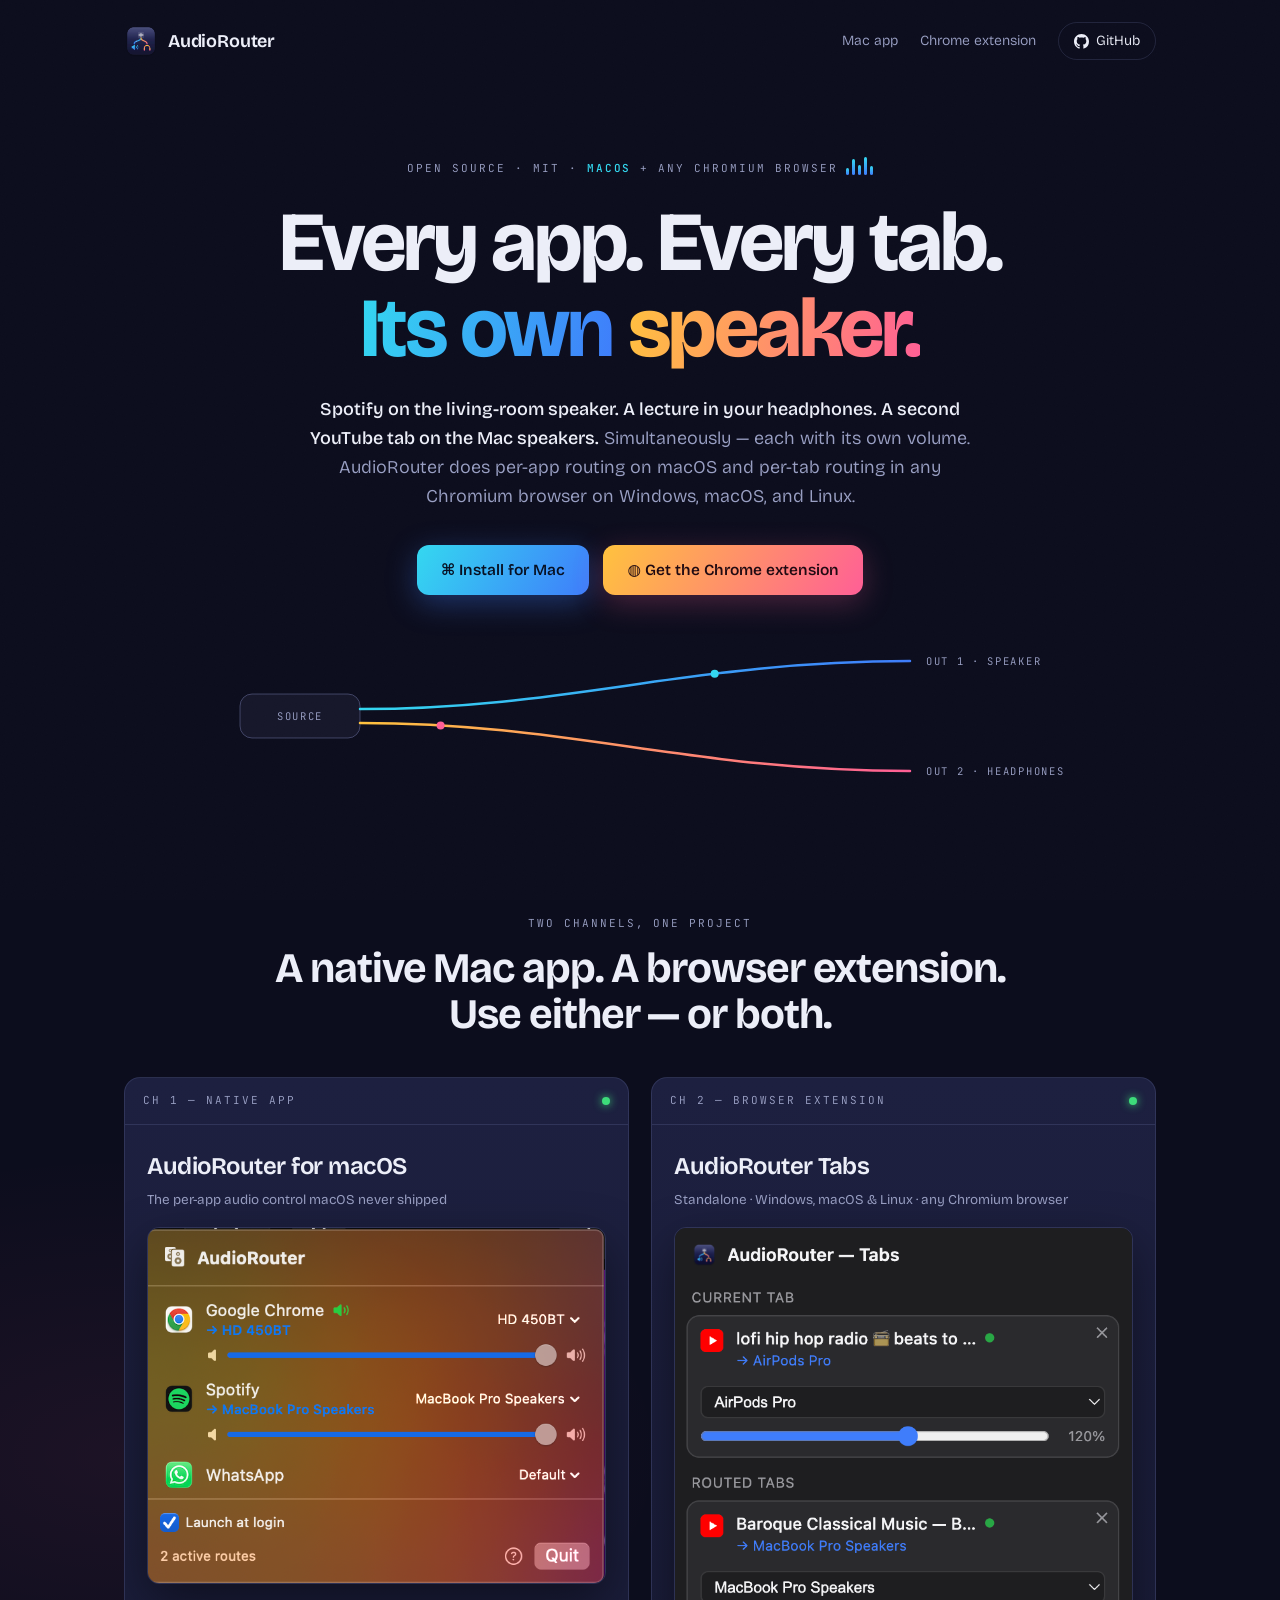
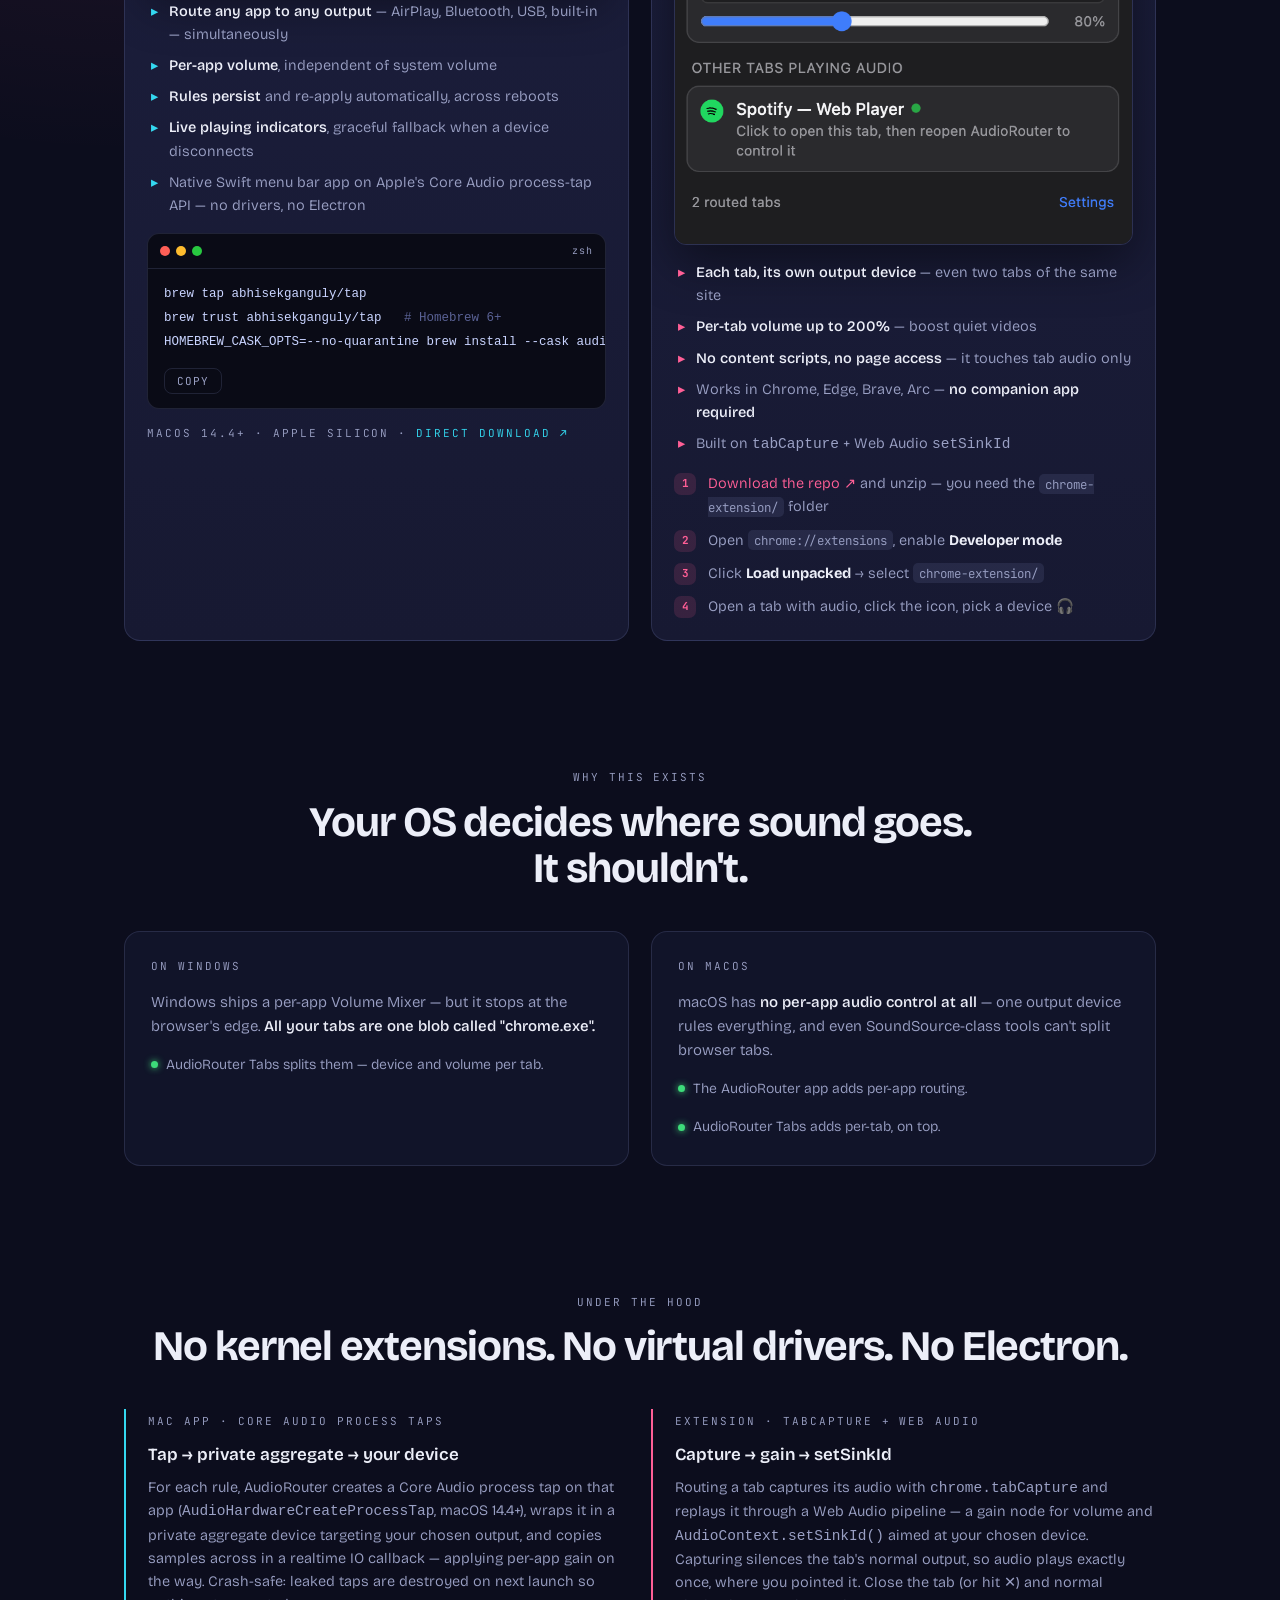
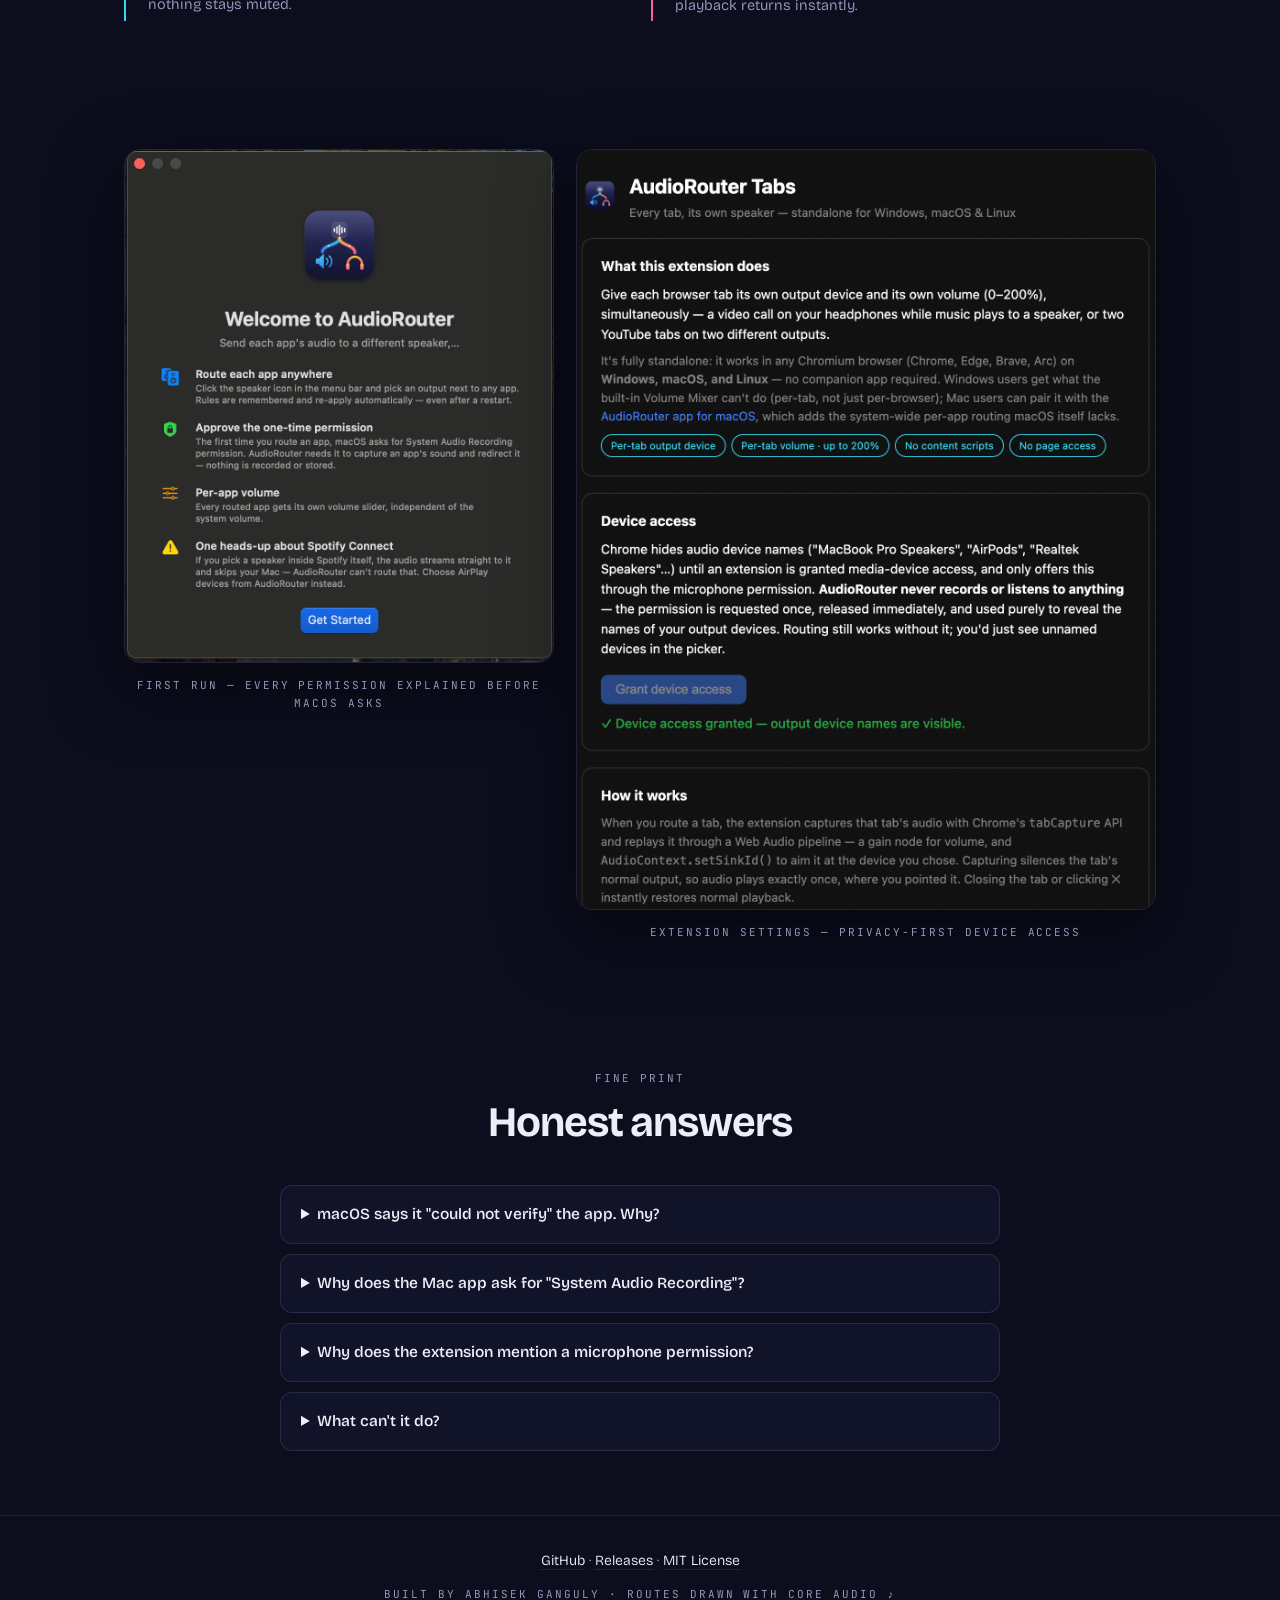
==== docs/index.html @ 508a6d17 "Project website (GitHub Pages), expanded extension settings, cross-platform branding, screenshots - " ====
<!DOCTYPE html>
<html lang="en">
<head>
<meta charset="utf-8">
<meta name="viewport" content="width=device-width, initial-scale=1">
<title>AudioRouter — every app, every tab, its own speaker</title>
<meta name="description" content="Open-source per-app audio routing for macOS and per-tab audio routing for any Chromium browser on Windows, macOS, and Linux. Spotify to the speaker, YouTube to your headphones — simultaneously.">
<meta property="og:title" content="AudioRouter">
<meta property="og:description" content="Every app. Every tab. Its own speaker. Open-source audio routing for macOS + any Chromium browser.">
<meta property="og:image" content="https://abhisekganguly.github.io/AudioRouter/assets/icon.png">
<link rel="icon" href="assets/icon.png">
<link rel="preconnect" href="https://fonts.googleapis.com">
<link rel="preconnect" href="https://fonts.gstatic.com" crossorigin>
<link href="https://fonts.googleapis.com/css2?family=Bricolage+Grotesque:opsz,wght@12..96,300..800&family=JetBrains+Mono:wght@400;500;700&display=swap" rel="stylesheet">
<style>
:root {
  --bg: #0c0d1d;
  --bg-2: #12142e;
  --panel: #171932;
  --panel-2: #1d2040;
  --line: rgba(151, 161, 220, 0.16);
  --text: #eceef8;
  --text-2: #9aa0c4;
  --teal: #34d8f0;
  --blue: #3f7dfb;
  --amber: #ffc23e;
  --coral: #ff5f96;
  --green: #3ddc7a;
  --red: #ff5757;
  --radius: 16px;
}

* { margin: 0; padding: 0; box-sizing: border-box; }

html { scroll-behavior: smooth; }

body {
  background:
    radial-gradient(1100px 600px at 75% -10%, rgba(63, 125, 251, 0.14), transparent 60%),
    radial-gradient(900px 500px at 10% 30%, rgba(255, 95, 150, 0.07), transparent 60%),
    var(--bg);
  color: var(--text);
  font-family: "Bricolage Grotesque", system-ui, sans-serif;
  font-weight: 340;
  line-height: 1.6;
  overflow-x: hidden;
}

/* faint grain */
body::before {
  content: "";
  position: fixed; inset: 0;
  pointer-events: none;
  opacity: 0.5;
  background-image: url("data:image/svg+xml,%3Csvg xmlns='http://www.w3.org/2000/svg' width='140' height='140'%3E%3Cfilter id='n'%3E%3CfeTurbulence type='fractalNoise' baseFrequency='0.9' numOctaves='2'/%3E%3CfeColorMatrix values='0 0 0 0 1 0 0 0 0 1 0 0 0 0 1 0 0 0 0.03 0'/%3E%3C/filter%3E%3Crect width='140' height='140' filter='url(%23n)'/%3E%3C/svg%3E");
  z-index: 1;
}

main, nav, footer { position: relative; z-index: 2; }

.mono {
  font-family: "JetBrains Mono", monospace;
  font-size: 11px;
  letter-spacing: 0.18em;
  text-transform: uppercase;
  color: var(--text-2);
}

.wrap { max-width: 1080px; margin: 0 auto; padding: 0 24px; }

/* ─── nav ─── */
nav {
  display: flex; align-items: center; justify-content: space-between;
  max-width: 1080px; margin: 0 auto; padding: 22px 24px;
}
.brand { display: flex; align-items: center; gap: 10px; text-decoration: none; color: var(--text); }
.brand img { width: 34px; height: 34px; }
.brand span { font-weight: 640; font-size: 18px; letter-spacing: -0.01em; }
nav .links { display: flex; gap: 22px; align-items: center; }
nav a.plain { color: var(--text-2); text-decoration: none; font-size: 14px; }
nav a.plain:hover { color: var(--text); }
.gh-btn {
  display: inline-flex; align-items: center; gap: 7px;
  border: 1px solid var(--line); border-radius: 99px;
  padding: 7px 15px; color: var(--text); text-decoration: none; font-size: 14px;
  transition: border-color 0.2s, background 0.2s;
}
.gh-btn:hover { border-color: var(--teal); background: rgba(52, 216, 240, 0.07); }

/* ─── hero ─── */
.hero { padding: 72px 0 40px; text-align: center; }

.hero .mono { display: inline-block; margin-bottom: 22px; }
.hero .mono b { color: var(--teal); font-weight: 500; }

h1 {
  font-size: clamp(42px, 7.2vw, 84px);
  font-weight: 720;
  line-height: 1.02;
  letter-spacing: -0.035em;
  margin: 0 auto 24px;
  max-width: 15ch;
}
h1 .t { background: linear-gradient(100deg, var(--teal), var(--blue)); -webkit-background-clip: text; background-clip: text; color: transparent; }
h1 .c { background: linear-gradient(100deg, var(--amber), var(--coral)); -webkit-background-clip: text; background-clip: text; color: transparent; }

.hero p.sub {
  color: var(--text-2);
  font-size: 18px;
  max-width: 56ch;
  margin: 0 auto 34px;
}
.hero p.sub strong { color: var(--text); font-weight: 520; }

.cta-row { display: flex; gap: 14px; justify-content: center; flex-wrap: wrap; }
.btn {
  display: inline-flex; align-items: center; gap: 9px;
  border-radius: 12px; padding: 13px 24px;
  font-size: 15.5px; font-weight: 560; text-decoration: none;
  font-family: inherit;
  transition: transform 0.15s, box-shadow 0.2s, background 0.2s;
}
.btn:active { transform: translateY(1px); }
.btn.primary {
  background: linear-gradient(120deg, var(--teal), var(--blue));
  color: #071022;
  box-shadow: 0 8px 30px rgba(63, 125, 251, 0.35);
}
.btn.primary:hover { box-shadow: 0 10px 38px rgba(63, 125, 251, 0.5); }
.btn.secondary {
  background: linear-gradient(120deg, var(--amber), var(--coral));
  color: #200a12;
  box-shadow: 0 8px 30px rgba(255, 95, 150, 0.25);
}
.btn.secondary:hover { box-shadow: 0 10px 38px rgba(255, 95, 150, 0.4); }

/* ─── animated route diagram ─── */
.routes { margin: 26px auto 0; max-width: 860px; display: block; }
.routes text {
  font-family: "JetBrains Mono", monospace;
  font-size: 10.5px; letter-spacing: 0.16em;
  fill: var(--text-2);
}
.eq { display: inline-flex; gap: 3px; align-items: flex-end; height: 18px; margin-left: 8px; vertical-align: -3px; }
.eq i {
  width: 3px; border-radius: 2px;
  background: linear-gradient(var(--teal), var(--blue));
  animation: eq 1.1s ease-in-out infinite;
}
.eq i:nth-child(1) { height: 40%; animation-delay: 0s; }
.eq i:nth-child(2) { height: 90%; animation-delay: 0.15s; }
.eq i:nth-child(3) { height: 60%; animation-delay: 0.3s; }
.eq i:nth-child(4) { height: 100%; animation-delay: 0.45s; }
.eq i:nth-child(5) { height: 50%; animation-delay: 0.6s; }
@keyframes eq { 0%, 100% { transform: scaleY(0.5); } 50% { transform: scaleY(1); } }

/* ─── sections ─── */
section { padding: 64px 0; }
.section-head { text-align: center; margin-bottom: 40px; }
.section-head .mono { margin-bottom: 12px; display: block; }
h2 { font-size: clamp(28px, 4vw, 42px); font-weight: 680; letter-spacing: -0.025em; line-height: 1.1; }
.section-head p { color: var(--text-2); max-width: 58ch; margin: 14px auto 0; }

/* channel strips */
.channels { display: grid; grid-template-columns: 1fr 1fr; gap: 22px; }
@media (max-width: 900px) { .channels { grid-template-columns: 1fr; } }

.channel {
  background: linear-gradient(180deg, var(--panel-2), var(--panel));
  border: 1px solid var(--line);
  border-radius: var(--radius);
  overflow: hidden;
  display: flex; flex-direction: column;
}
.channel-head {
  display: flex; align-items: center; justify-content: space-between;
  padding: 14px 18px; border-bottom: 1px solid var(--line);
}
.channel-head .led { width: 8px; height: 8px; border-radius: 50%; background: var(--green); box-shadow: 0 0 8px var(--green); animation: pulse 2s infinite; }
@keyframes pulse { 50% { opacity: 0.5; } }
.channel-body { padding: 22px; display: flex; flex-direction: column; gap: 16px; flex: 1; }
.channel h3 { font-size: 24px; font-weight: 640; letter-spacing: -0.02em; }
.channel h3 small { display: block; font-size: 13.5px; color: var(--text-2); font-weight: 380; margin-top: 4px; letter-spacing: 0; }
.shot {
  border-radius: 12px; border: 1px solid var(--line);
  width: 100%; display: block;
  box-shadow: 0 18px 50px rgba(0, 0, 0, 0.45);
}
.feat { list-style: none; display: grid; gap: 8px; font-size: 14.5px; color: var(--text-2); }
.feat li { padding-left: 22px; position: relative; }
.feat li::before { content: "▸"; position: absolute; left: 4px; }
.feat.t li::before { color: var(--teal); }
.feat.c li::before { color: var(--coral); }
.feat b { color: var(--text); font-weight: 540; }

/* terminal */
.term {
  background: #0a0b16;
  border: 1px solid var(--line);
  border-radius: 12px;
  overflow: hidden;
  font-family: "JetBrains Mono", monospace;
  font-size: 12.5px;
}
.term-bar { display: flex; gap: 6px; align-items: center; padding: 9px 12px; border-bottom: 1px solid var(--line); }
.term-bar i { width: 10px; height: 10px; border-radius: 50%; }
.term-bar i:nth-child(1) { background: #ff5f57; }
.term-bar i:nth-child(2) { background: #febc2e; }
.term-bar i:nth-child(3) { background: #28c840; }
.term-bar span { margin-left: auto; font-size: 10px; color: var(--text-2); letter-spacing: 0.1em; }
.term pre { padding: 14px 16px; overflow-x: auto; line-height: 1.9; color: #c9d4ff; }
.term .dim { color: #5a6295; }
.copy-btn {
  margin: 0 16px 14px; align-self: flex-start;
  background: none; border: 1px solid var(--line); color: var(--text-2);
  border-radius: 8px; padding: 5px 12px; font-family: "JetBrains Mono", monospace;
  font-size: 11px; cursor: pointer; letter-spacing: 0.08em;
}
.copy-btn:hover { color: var(--teal); border-color: var(--teal); }

.steps { counter-reset: s; list-style: none; display: grid; gap: 10px; font-size: 14.5px; color: var(--text-2); }
.steps li { counter-increment: s; padding-left: 34px; position: relative; }
.steps li::before {
  content: counter(s);
  position: absolute; left: 0; top: 1px;
  width: 22px; height: 22px; border-radius: 7px;
  display: grid; place-items: center;
  background: rgba(255, 95, 150, 0.14); color: var(--coral);
  font-family: "JetBrains Mono", monospace; font-size: 11px; font-weight: 700;
}
.steps code, .why code, .faq code {
  font-family: "JetBrains Mono", monospace; font-size: 0.86em;
  background: rgba(151, 161, 220, 0.12); border-radius: 5px; padding: 1.5px 6px;
}

/* why */
.why-grid { display: grid; grid-template-columns: 1fr 1fr; gap: 22px; }
@media (max-width: 800px) { .why-grid { grid-template-columns: 1fr; } }
.why-card {
  border: 1px solid var(--line); border-radius: var(--radius);
  padding: 26px; background: rgba(23, 25, 50, 0.6);
}
.why-card .mono { display: block; margin-bottom: 14px; }
.why-card p { color: var(--text-2); font-size: 15px; }
.why-card p b { color: var(--text); font-weight: 540; }
.why-card .verdict { margin-top: 16px; font-size: 14px; display: flex; align-items: center; gap: 8px; }
.dot { width: 7px; height: 7px; border-radius: 50%; display: inline-block; }
.dot.g { background: var(--green); box-shadow: 0 0 7px var(--green); }
.dot.r { background: var(--red); box-shadow: 0 0 7px var(--red); }

/* how */
.how-grid { display: grid; grid-template-columns: 1fr 1fr; gap: 22px; }
@media (max-width: 800px) { .how-grid { grid-template-columns: 1fr; } }
.how-card { border-left: 2px solid var(--teal); padding: 4px 0 4px 22px; }
.how-card.c { border-color: var(--coral); }
.how-card h4 { font-size: 17px; font-weight: 600; margin-bottom: 8px; }
.how-card p { color: var(--text-2); font-size: 14.5px; }
.how-card .mono { display: block; margin-bottom: 10px; }

/* gallery */
.gallery-grid { display: grid; grid-template-columns: 1fr 1.35fr; gap: 22px; align-items: start; }
@media (max-width: 800px) { .gallery-grid { grid-template-columns: 1fr; } }
.gallery img { width: 100%; border-radius: var(--radius); border: 1px solid var(--line); box-shadow: 0 24px 70px rgba(0, 0, 0, 0.5); display: block; }
.gallery figcaption { text-align: center; margin-top: 14px; }

/* faq */
.faq { max-width: 720px; margin: 0 auto; display: grid; gap: 10px; }
.faq details {
  border: 1px solid var(--line); border-radius: 12px;
  background: rgba(23, 25, 50, 0.6); padding: 16px 20px;
}
.faq summary { cursor: pointer; font-weight: 540; font-size: 15.5px; }
.faq details p { color: var(--text-2); font-size: 14.5px; margin-top: 10px; }

footer {
  border-top: 1px solid var(--line);
  padding: 34px 24px 44px; text-align: center; color: var(--text-2); font-size: 14px;
}
footer a { color: var(--text); text-decoration: none; border-bottom: 1px solid var(--line); }
footer a:hover { border-color: var(--teal); }
footer .mono { display: block; margin-top: 14px; }

/* reveals */
.rv { opacity: 0; transform: translateY(22px); transition: opacity 0.7s ease, transform 0.7s ease; }
.rv.vis { opacity: 1; transform: none; }
.hero > * { animation: rise 0.8s cubic-bezier(0.2, 0.7, 0.2, 1) both; }
.hero > *:nth-child(2) { animation-delay: 0.08s; }
.hero > *:nth-child(3) { animation-delay: 0.16s; }
.hero > *:nth-child(4) { animation-delay: 0.24s; }
.hero > *:nth-child(5) { animation-delay: 0.32s; }
@keyframes rise { from { opacity: 0; transform: translateY(26px); } }

@media (prefers-reduced-motion: reduce) {
  *, *::before, *::after { animation: none !important; transition: none !important; }
}
</style>
</head>
<body>

<nav>
  <a class="brand" href="#"><img src="assets/icon.png" alt="AudioRouter icon"><span>AudioRouter</span></a>
  <div class="links">
    <a class="plain" href="#mac">Mac app</a>
    <a class="plain" href="#tabs">Chrome extension</a>
    <a class="gh-btn" href="https://github.com/AbhisekGanguly/AudioRouter">
      <svg width="15" height="15" viewBox="0 0 16 16" fill="currentColor"><path d="M8 0C3.58 0 0 3.58 0 8c0 3.54 2.29 6.53 5.47 7.59.4.07.55-.17.55-.38 0-.19-.01-.82-.01-1.49-2.01.37-2.53-.49-2.69-.94-.09-.23-.48-.94-.82-1.13-.28-.15-.68-.52-.01-.53.63-.01 1.08.58 1.23.82.72 1.21 1.87.87 2.33.66.07-.52.28-.87.51-1.07-1.78-.2-3.64-.89-3.64-3.95 0-.87.31-1.59.82-2.15-.08-.2-.36-1.02.08-2.12 0 0 .67-.21 2.2.82.64-.18 1.32-.27 2-.27s1.36.09 2 .27c1.53-1.04 2.2-.82 2.2-.82.44 1.1.16 1.92.08 2.12.51.56.82 1.27.82 2.15 0 3.07-1.87 3.75-3.65 3.95.29.25.54.73.54 1.48 0 1.07-.01 1.93-.01 2.2 0 .21.15.46.55.38A8.01 8.01 0 0 0 16 8c0-4.42-3.58-8-8-8z"/></svg>
      GitHub
    </a>
  </div>
</nav>

<main>
  <div class="wrap hero">
    <span class="mono">OPEN SOURCE · MIT · <b>macOS</b> + ANY CHROMIUM BROWSER<span class="eq"><i></i><i></i><i></i><i></i><i></i></span></span>
    <h1>Every app. Every tab. <span class="t">Its own</span> <span class="c">speaker.</span></h1>
    <p class="sub">
      <strong>Spotify on the living-room speaker. A lecture in your headphones. A second
      YouTube tab on the Mac speakers.</strong> Simultaneously — each with its own volume.
      AudioRouter does per-app routing on macOS and per-tab routing in any Chromium
      browser on Windows, macOS, and Linux.
    </p>
    <div class="cta-row">
      <a class="btn primary" href="#mac">⌘ Install for Mac</a>
      <a class="btn secondary" href="#tabs">◍ Get the Chrome extension</a>
    </div>

    <svg class="routes" viewBox="0 0 860 190" fill="none" aria-hidden="true">
      <defs>
        <linearGradient id="gt" x1="0" y1="0" x2="1" y2="0">
          <stop offset="0" stop-color="#34d8f0"/><stop offset="1" stop-color="#3f7dfb"/>
        </linearGradient>
        <linearGradient id="gc" x1="0" y1="0" x2="1" y2="0">
          <stop offset="0" stop-color="#ffc23e"/><stop offset="1" stop-color="#ff5f96"/>
        </linearGradient>
      </defs>
      <rect x="30" y="73" width="120" height="44" rx="12" stroke="rgba(151,161,220,0.35)" fill="rgba(151,161,220,0.07)"/>
      <text x="90" y="99" text-anchor="middle">SOURCE</text>
      <path id="p1" d="M150 88 C 360 88, 480 40, 700 40" stroke="url(#gt)" stroke-width="2.5" stroke-linecap="round"/>
      <path id="p2" d="M150 102 C 360 102, 480 150, 700 150" stroke="url(#gc)" stroke-width="2.5" stroke-linecap="round"/>
      <circle r="4" fill="#34d8f0">
        <animateMotion dur="3.2s" repeatCount="indefinite"><mpath href="#p1"/></animateMotion>
      </circle>
      <circle r="4" fill="#ff5f96">
        <animateMotion dur="3.2s" begin="1.6s" repeatCount="indefinite"><mpath href="#p2"/></animateMotion>
      </circle>
      <text x="716" y="44" >OUT 1 · SPEAKER</text>
      <text x="716" y="154">OUT 2 · HEADPHONES</text>
    </svg>
  </div>

  <section id="products">
    <div class="wrap">
      <div class="section-head rv">
        <span class="mono">TWO CHANNELS, ONE PROJECT</span>
        <h2>A native Mac app. A browser extension.<br>Use either — or both.</h2>
      </div>

      <div class="channels">
        <div class="channel rv" id="mac">
          <div class="channel-head">
            <span class="mono">CH 1 — NATIVE APP</span><span class="led"></span>
          </div>
          <div class="channel-body">
            <h3>AudioRouter for macOS
              <small>The per-app audio control macOS never shipped</small>
            </h3>
            <img class="shot" src="assets/mac-app.png" alt="AudioRouter menu bar popover routing Spotify and Chrome to different devices" loading="lazy">
            <ul class="feat t">
              <li><b>Route any app to any output</b> — AirPlay, Bluetooth, USB, built-in — simultaneously</li>
              <li><b>Per-app volume</b>, independent of system volume</li>
              <li><b>Rules persist</b> and re-apply automatically, across reboots</li>
              <li><b>Live playing indicators</b>, graceful fallback when a device disconnects</li>
              <li>Native Swift menu bar app on Apple's Core Audio process-tap API — no drivers, no Electron</li>
            </ul>
            <div class="term">
              <div class="term-bar"><i></i><i></i><i></i><span>zsh</span></div>
              <pre id="brew-cmd">brew tap abhisekganguly/tap
brew trust abhisekganguly/tap   <span class="dim"># Homebrew 6+</span>
HOMEBREW_CASK_OPTS=--no-quarantine brew install --cask audiorouter</pre>
              <button class="copy-btn" data-copy="brew tap abhisekganguly/tap
brew trust abhisekganguly/tap
HOMEBREW_CASK_OPTS=--no-quarantine brew install --cask audiorouter">COPY</button>
            </div>
            <span class="mono">macOS 14.4+ · APPLE SILICON · <a style="color:var(--teal); text-decoration:none" href="https://github.com/AbhisekGanguly/AudioRouter/releases">DIRECT DOWNLOAD ↗</a></span>
          </div>
        </div>

        <div class="channel rv" id="tabs">
          <div class="channel-head">
            <span class="mono">CH 2 — BROWSER EXTENSION</span><span class="led"></span>
          </div>
          <div class="channel-body">
            <h3>AudioRouter Tabs
              <small>Standalone · Windows, macOS &amp; Linux · any Chromium browser</small>
            </h3>
            <img class="shot" src="assets/tabs-popup.png" alt="AudioRouter Tabs popup routing two YouTube tabs to different devices" loading="lazy">
            <ul class="feat c">
              <li><b>Each tab, its own output device</b> — even two tabs of the same site</li>
              <li><b>Per-tab volume up to 200%</b> — boost quiet videos</li>
              <li><b>No content scripts, no page access</b> — it touches tab audio only</li>
              <li>Works in Chrome, Edge, Brave, Arc — <b>no companion app required</b></li>
              <li>Built on <code>tabCapture</code> + Web Audio <code>setSinkId</code></li>
            </ul>
            <ol class="steps">
              <li><a style="color:var(--coral); text-decoration:none" href="https://github.com/AbhisekGanguly/AudioRouter/archive/refs/heads/main.zip">Download the repo ↗</a> and unzip — you need the <code>chrome-extension/</code> folder</li>
              <li>Open <code>chrome://extensions</code>, enable <b style="color:var(--text)">Developer mode</b></li>
              <li>Click <b style="color:var(--text)">Load unpacked</b> → select <code>chrome-extension/</code></li>
              <li>Open a tab with audio, click the icon, pick a device 🎧</li>
            </ol>
          </div>
        </div>
      </div>
    </div>
  </section>

  <section id="why">
    <div class="wrap">
      <div class="section-head rv">
        <span class="mono">WHY THIS EXISTS</span>
        <h2>Your OS decides where sound goes.<br>It shouldn't.</h2>
      </div>
      <div class="why-grid">
        <div class="why-card rv">
          <span class="mono">ON WINDOWS</span>
          <p>Windows ships a per-app Volume Mixer — but it stops at the browser's edge.
          <b>All your tabs are one blob called "chrome.exe".</b></p>
          <p class="verdict"><span class="dot g"></span>AudioRouter Tabs splits them — device and volume per tab.</p>
        </div>
        <div class="why-card rv">
          <span class="mono">ON MACOS</span>
          <p>macOS has <b>no per-app audio control at all</b> — one output device rules
          everything, and even SoundSource-class tools can't split browser tabs.</p>
          <p class="verdict"><span class="dot g"></span>The AudioRouter app adds per-app routing.</p>
          <p class="verdict"><span class="dot g"></span>AudioRouter Tabs adds per-tab, on top.</p>
        </div>
      </div>
    </div>
  </section>

  <section id="how">
    <div class="wrap">
      <div class="section-head rv">
        <span class="mono">UNDER THE HOOD</span>
        <h2>No kernel extensions. No virtual drivers. No Electron.</h2>
      </div>
      <div class="how-grid">
        <div class="how-card rv">
          <span class="mono">MAC APP · CORE AUDIO PROCESS TAPS</span>
          <h4>Tap → private aggregate → your device</h4>
          <p>For each rule, AudioRouter creates a Core Audio process tap on that app
          (<code>AudioHardwareCreateProcessTap</code>, macOS 14.4+), wraps it in a private
          aggregate device targeting your chosen output, and copies samples across in a
          realtime IO callback — applying per-app gain on the way. Crash-safe: leaked
          taps are destroyed on next launch so nothing stays muted.</p>
        </div>
        <div class="how-card c rv">
          <span class="mono">EXTENSION · TABCAPTURE + WEB AUDIO</span>
          <h4>Capture → gain → setSinkId</h4>
          <p>Routing a tab captures its audio with <code>chrome.tabCapture</code> and
          replays it through a Web Audio pipeline — a gain node for volume and
          <code>AudioContext.setSinkId()</code> aimed at your chosen device. Capturing
          silences the tab's normal output, so audio plays exactly once, where you
          pointed it. Close the tab (or hit ✕) and normal playback returns instantly.</p>
        </div>
      </div>
    </div>
  </section>

  <section id="settings-shot">
    <div class="wrap">
      <div class="gallery-grid">
        <figure class="gallery rv">
          <img src="assets/onboarding.png" alt="AudioRouter first-run welcome window" loading="lazy">
          <figcaption class="mono">FIRST RUN — EVERY PERMISSION EXPLAINED BEFORE MACOS ASKS</figcaption>
        </figure>
        <figure class="gallery rv">
          <img src="assets/tabs-options.png" alt="AudioRouter Tabs settings page" loading="lazy">
          <figcaption class="mono">EXTENSION SETTINGS — PRIVACY-FIRST DEVICE ACCESS</figcaption>
        </figure>
      </div>
    </div>
  </section>

  <section id="faq-s">
    <div class="wrap">
      <div class="section-head rv">
        <span class="mono">FINE PRINT</span>
        <h2>Honest answers</h2>
      </div>
      <div class="faq rv">
        <details>
          <summary>macOS says it "could not verify" the app. Why?</summary>
          <p>The Mac app is ad-hoc signed (no Apple Developer subscription — this is a free,
          open-source project). Install via Homebrew with <code>--no-quarantine</code> and the warning
          never appears; or after a manual download, approve it once under
          System&nbsp;Settings&nbsp;→&nbsp;Privacy&nbsp;&amp;&nbsp;Security&nbsp;→&nbsp;"Open&nbsp;Anyway".</p>
        </details>
        <details>
          <summary>Why does the Mac app ask for "System Audio Recording"?</summary>
          <p>That's the permission gating Apple's process-tap API — the only sanctioned way to
          capture an app's audio in order to redirect it. Nothing is recorded or stored; the
          audio goes straight to the device you chose, and the code is public.</p>
        </details>
        <details>
          <summary>Why does the extension mention a microphone permission?</summary>
          <p>Chrome only reveals audio device <em>names</em> to extensions holding a media
          permission, and the mic permission is the only lever it offers. AudioRouter Tabs
          requests it once, releases it immediately, and uses it purely to show names like
          "AirPods Pro" instead of anonymous device IDs. Routing works without it.</p>
        </details>
        <details>
          <summary>What can't it do?</summary>
          <p>Audio an app streams over its own network protocol (Spotify Connect, Chromecast)
          never touches your computer's audio system and can't be routed — pick AirPlay from
          AudioRouter instead. On the Mac app, a whole-Chrome rule overrides the extension's
          per-tab choices, so use one or the other for Chrome. <code>chrome://</code> pages can't be
          captured (Chrome policy).</p>
        </details>
      </div>
    </div>
  </section>
</main>

<footer>
  <div>
    <a href="https://github.com/AbhisekGanguly/AudioRouter">GitHub</a> ·
    <a href="https://github.com/AbhisekGanguly/AudioRouter/releases">Releases</a> ·
    <a href="https://github.com/AbhisekGanguly/AudioRouter/blob/main/LICENSE">MIT License</a>
  </div>
  <span class="mono">BUILT BY ABHISEK GANGULY · ROUTES DRAWN WITH CORE AUDIO ♪</span>
</footer>

<script>
document.querySelectorAll(".copy-btn").forEach((btn) => {
  btn.addEventListener("click", async () => {
    await navigator.clipboard.writeText(btn.dataset.copy);
    btn.textContent = "COPIED ✓";
    setTimeout(() => (btn.textContent = "COPY"), 1600);
  });
});

const io = new IntersectionObserver(
  (entries) => entries.forEach((e) => e.isIntersecting && e.target.classList.add("vis")),
  { threshold: 0.12 }
);
document.querySelectorAll(".rv").forEach((el) => io.observe(el));
</script>
</body>
</html>
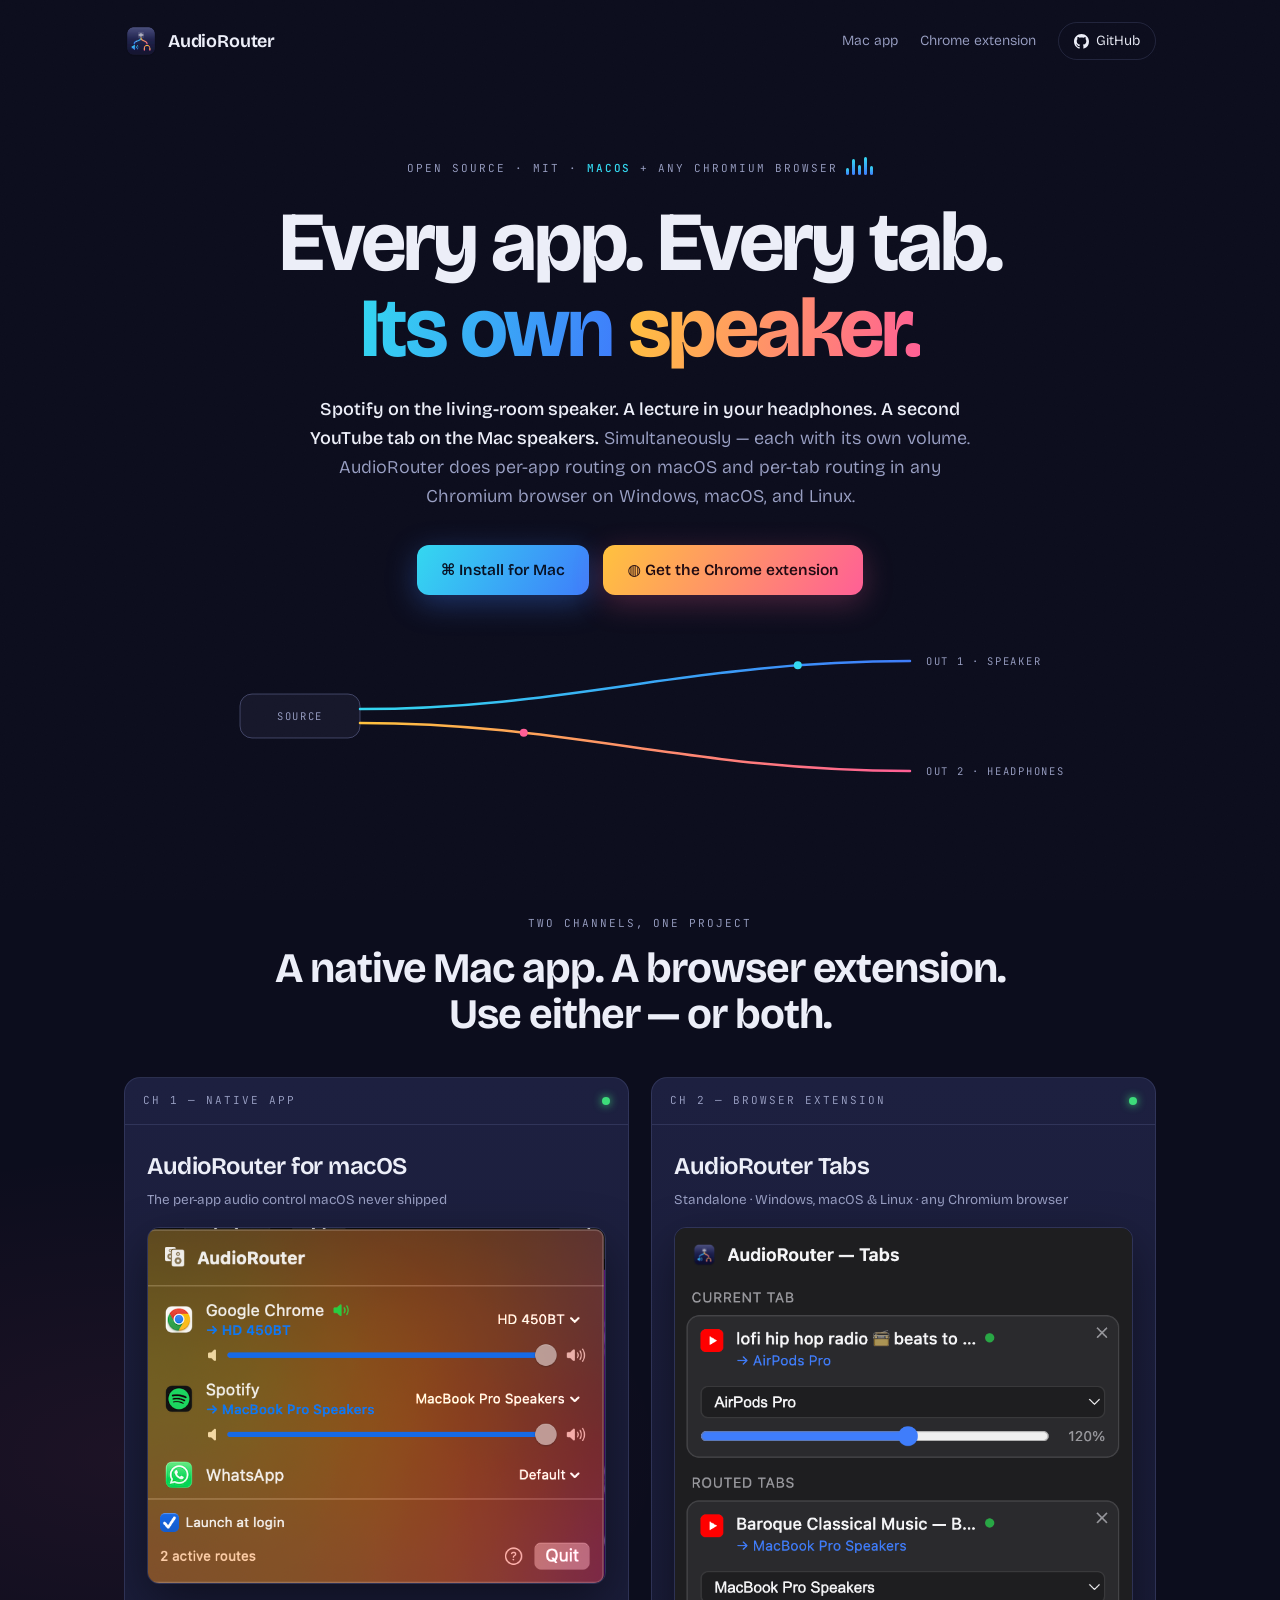
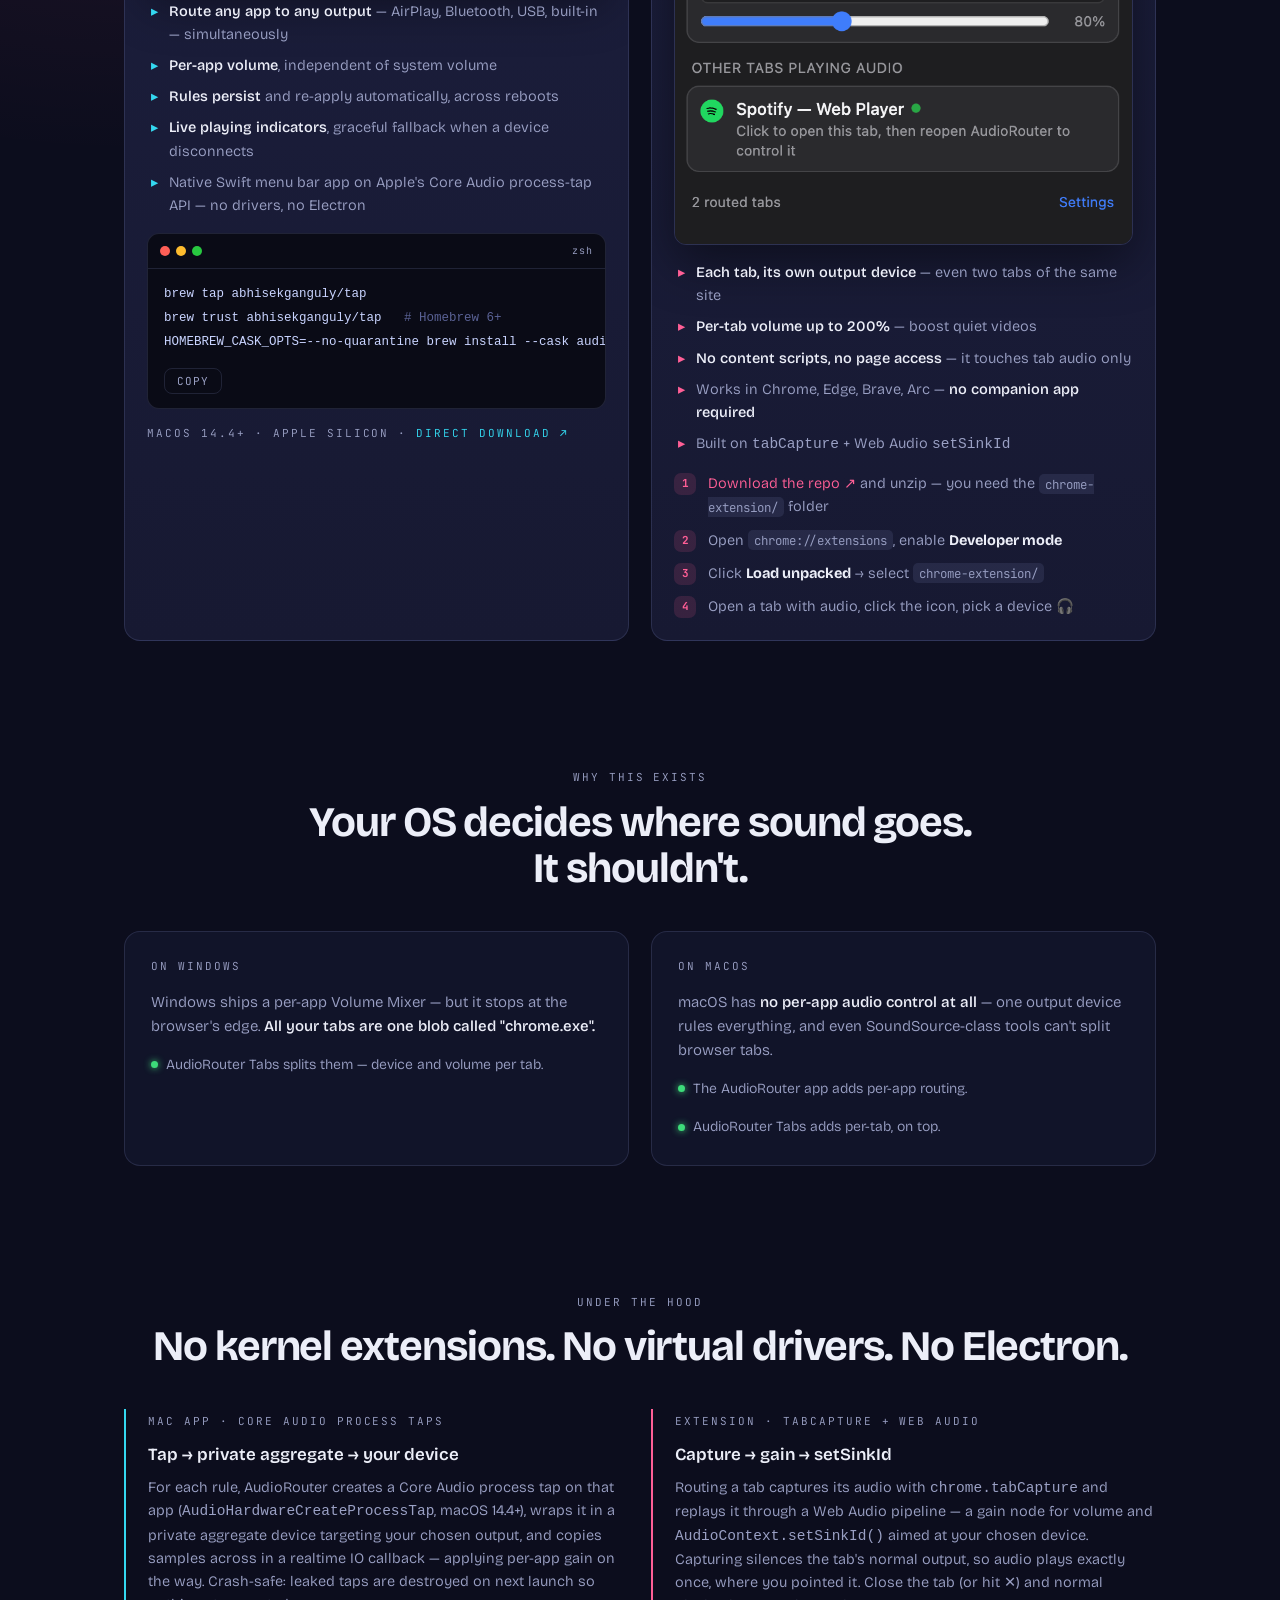
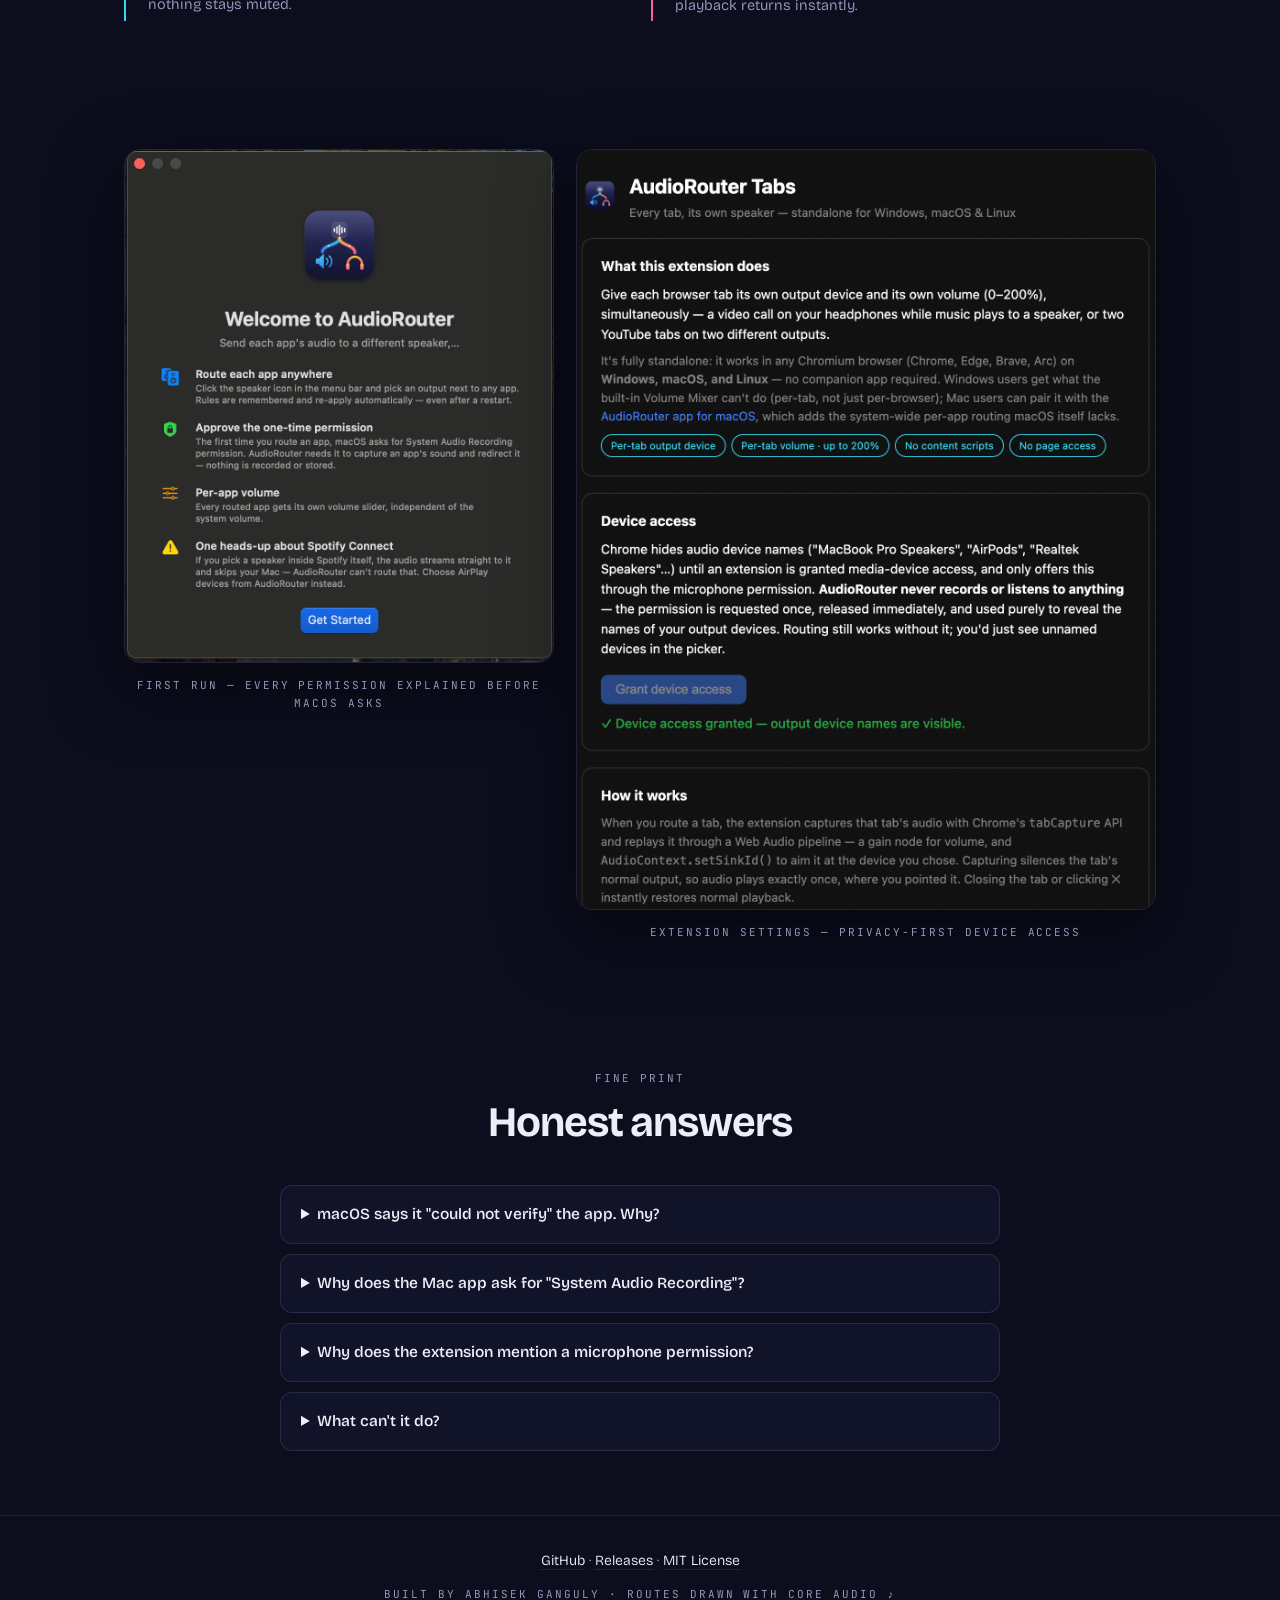
==== commit 17e6a507: "Mobile-responsive landing page with vertical route animation on phones - Vertical SOURCE-to-outputs " ====
--- a/docs/index.html
+++ b/docs/index.html
@@ -136,11 +136,13 @@
 
 /* ─── animated route diagram ─── */
 .routes { margin: 26px auto 0; max-width: 860px; display: block; }
-.routes text {
+.routes text, .routes-v text {
   font-family: "JetBrains Mono", monospace;
   font-size: 10.5px; letter-spacing: 0.16em;
   fill: var(--text-2);
 }
+/* vertical variant — phones only */
+.routes-v { display: none; margin: 30px auto 0; width: min(320px, 88vw); }
 .eq { display: inline-flex; gap: 3px; align-items: flex-end; height: 18px; margin-left: 8px; vertical-align: -3px; }
 .eq i {
   width: 3px; border-radius: 2px;
@@ -171,6 +173,7 @@
   border-radius: var(--radius);
   overflow: hidden;
   display: flex; flex-direction: column;
+  min-width: 0; /* let grid columns shrink below the terminal's line length */
 }
 .channel-head {
   display: flex; align-items: center; justify-content: space-between;
@@ -178,7 +181,8 @@
 }
 .channel-head .led { width: 8px; height: 8px; border-radius: 50%; background: var(--green); box-shadow: 0 0 8px var(--green); animation: pulse 2s infinite; }
 @keyframes pulse { 50% { opacity: 0.5; } }
-.channel-body { padding: 22px; display: flex; flex-direction: column; gap: 16px; flex: 1; }
+.channel-body { padding: 22px; display: flex; flex-direction: column; gap: 16px; flex: 1; min-width: 0; }
+.channel-body > * { min-width: 0; }
 .channel h3 { font-size: 24px; font-weight: 640; letter-spacing: -0.02em; }
 .channel h3 small { display: block; font-size: 13.5px; color: var(--text-2); font-weight: 380; margin-top: 4px; letter-spacing: 0; }
 .shot {
@@ -201,6 +205,7 @@
   overflow: hidden;
   font-family: "JetBrains Mono", monospace;
   font-size: 12.5px;
+  min-width: 0;
 }
 .term-bar { display: flex; gap: 6px; align-items: center; padding: 9px 12px; border-bottom: 1px solid var(--line); }
 .term-bar i { width: 10px; height: 10px; border-radius: 50%; }
@@ -239,6 +244,7 @@
 .why-card {
   border: 1px solid var(--line); border-radius: var(--radius);
   padding: 26px; background: rgba(23, 25, 50, 0.6);
+  min-width: 0;
 }
 .why-card .mono { display: block; margin-bottom: 14px; }
 .why-card p { color: var(--text-2); font-size: 15px; }
@@ -289,6 +295,35 @@
 .hero > *:nth-child(4) { animation-delay: 0.24s; }
 .hero > *:nth-child(5) { animation-delay: 0.32s; }
 @keyframes rise { from { opacity: 0; transform: translateY(26px); } }
+
+/* ─── mobile ─── */
+@media (max-width: 640px) {
+  nav { padding: 16px 18px; }
+  nav .links { gap: 12px; }
+  nav a.plain { display: none; }
+
+  .wrap { padding: 0 18px; }
+  .hero { padding: 44px 0 28px; }
+  .hero p.sub { font-size: 16px; }
+  .hero .mono { letter-spacing: 0.12em; }
+
+  .cta-row { flex-direction: column; align-items: stretch; }
+  .btn { justify-content: center; padding: 15px 24px; }
+
+  /* horizontal routes → vertical routes */
+  .routes { display: none; }
+  .routes-v { display: block; }
+
+  section { padding: 44px 0; }
+  .section-head { margin-bottom: 28px; }
+  .channel-body { padding: 16px; gap: 14px; }
+  .channel h3 { font-size: 21px; }
+  .why-card { padding: 20px; }
+  .how-card { padding-left: 16px; }
+  .term pre { font-size: 11.5px; padding: 12px; white-space: pre-wrap; word-break: break-word; }
+  .faq details { padding: 14px 16px; }
+  footer { font-size: 13px; }
+}
 
 @media (prefers-reduced-motion: reduce) {
   *, *::before, *::after { animation: none !important; transition: none !important; }
@@ -345,6 +380,31 @@
       </circle>
       <text x="716" y="44" >OUT 1 · SPEAKER</text>
       <text x="716" y="154">OUT 2 · HEADPHONES</text>
+    </svg>
+
+    <svg class="routes-v" viewBox="0 0 320 330" fill="none" aria-hidden="true">
+      <defs>
+        <linearGradient id="gtv" x1="0" y1="0" x2="0" y2="1">
+          <stop offset="0" stop-color="#34d8f0"/><stop offset="1" stop-color="#3f7dfb"/>
+        </linearGradient>
+        <linearGradient id="gcv" x1="0" y1="0" x2="0" y2="1">
+          <stop offset="0" stop-color="#ffc23e"/><stop offset="1" stop-color="#ff5f96"/>
+        </linearGradient>
+      </defs>
+      <rect x="100" y="16" width="120" height="44" rx="12" stroke="rgba(151,161,220,0.35)" fill="rgba(151,161,220,0.07)"/>
+      <text x="160" y="42" text-anchor="middle">SOURCE</text>
+      <path id="pv1" d="M153 60 C 153 150, 72 170, 72 252" stroke="url(#gtv)" stroke-width="2.5" stroke-linecap="round"/>
+      <path id="pv2" d="M167 60 C 167 150, 248 170, 248 252" stroke="url(#gcv)" stroke-width="2.5" stroke-linecap="round"/>
+      <circle r="4" fill="#34d8f0">
+        <animateMotion dur="3.2s" repeatCount="indefinite"><mpath href="#pv1"/></animateMotion>
+      </circle>
+      <circle r="4" fill="#ff5f96">
+        <animateMotion dur="3.2s" begin="1.6s" repeatCount="indefinite"><mpath href="#pv2"/></animateMotion>
+      </circle>
+      <text x="72" y="280" text-anchor="middle">OUT 1</text>
+      <text x="72" y="298" text-anchor="middle">SPEAKER</text>
+      <text x="248" y="280" text-anchor="middle">OUT 2</text>
+      <text x="248" y="298" text-anchor="middle">HEADPHONES</text>
     </svg>
   </div>
 
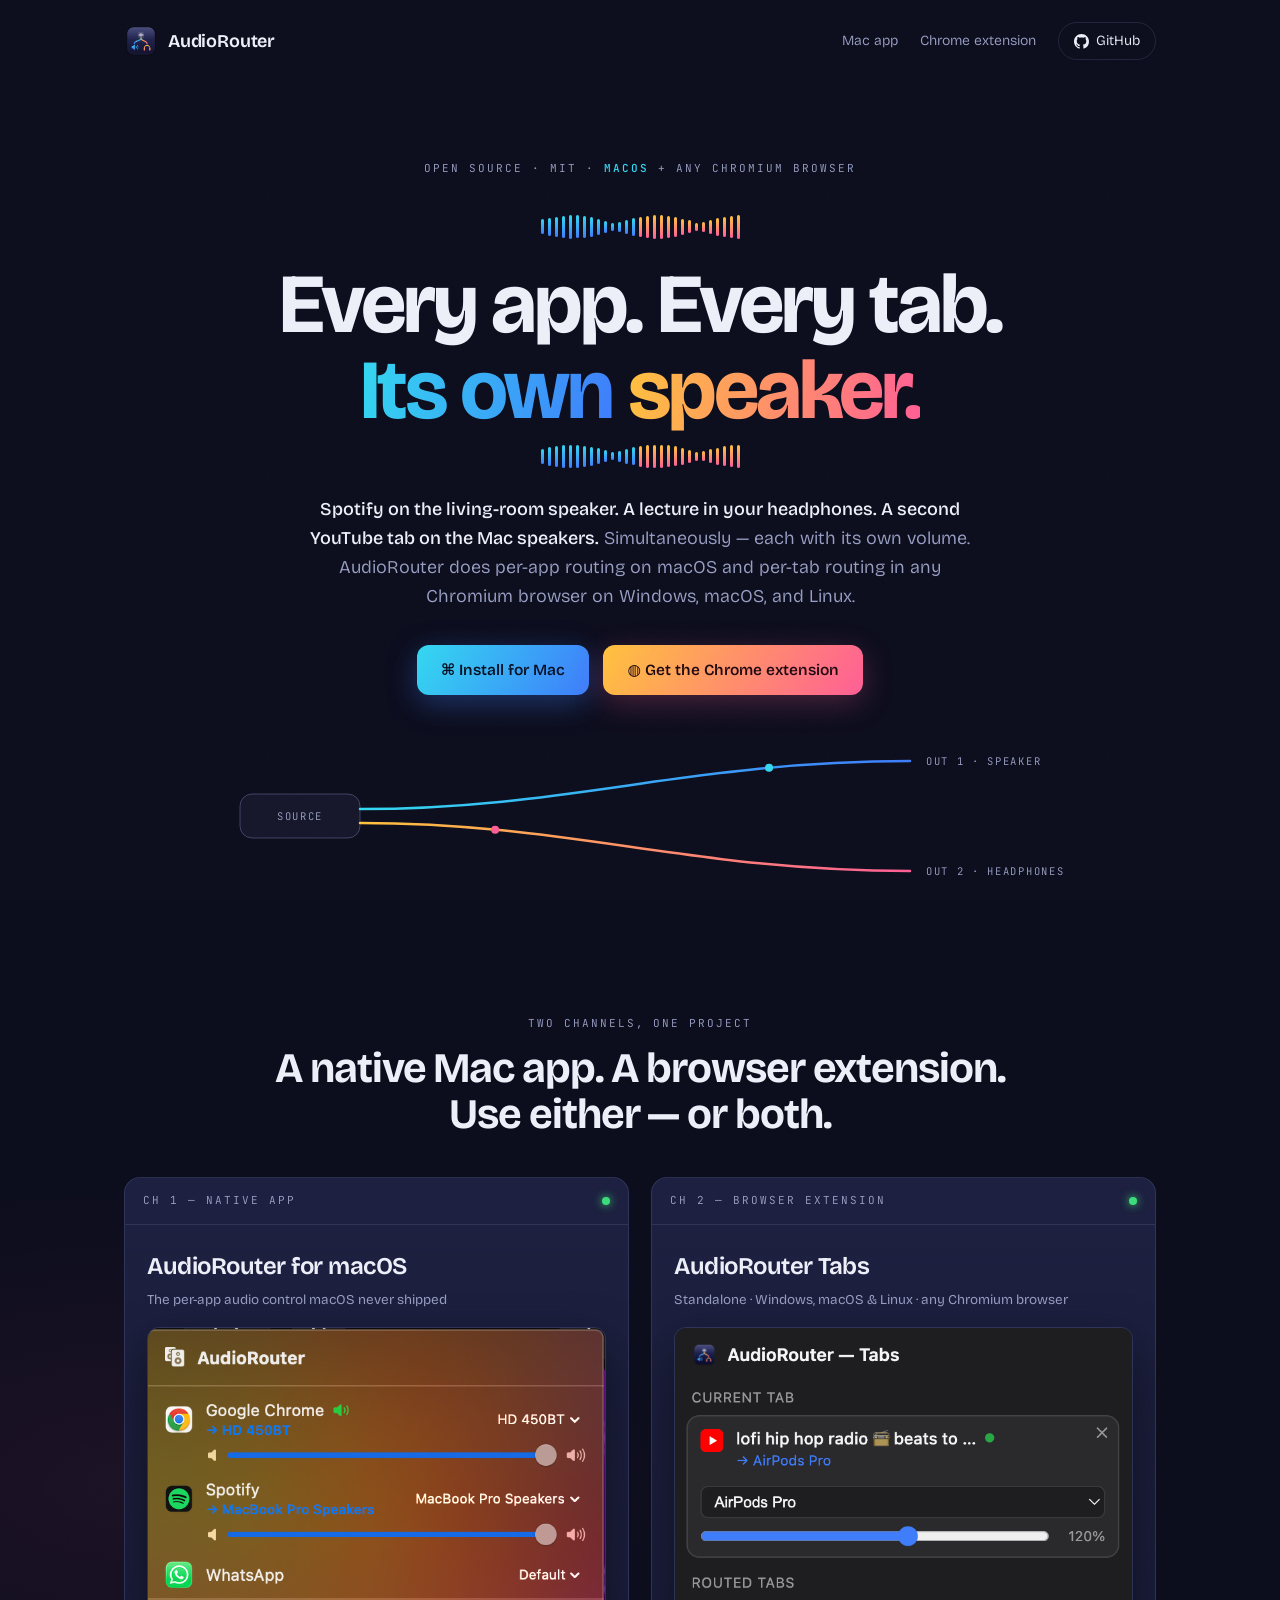
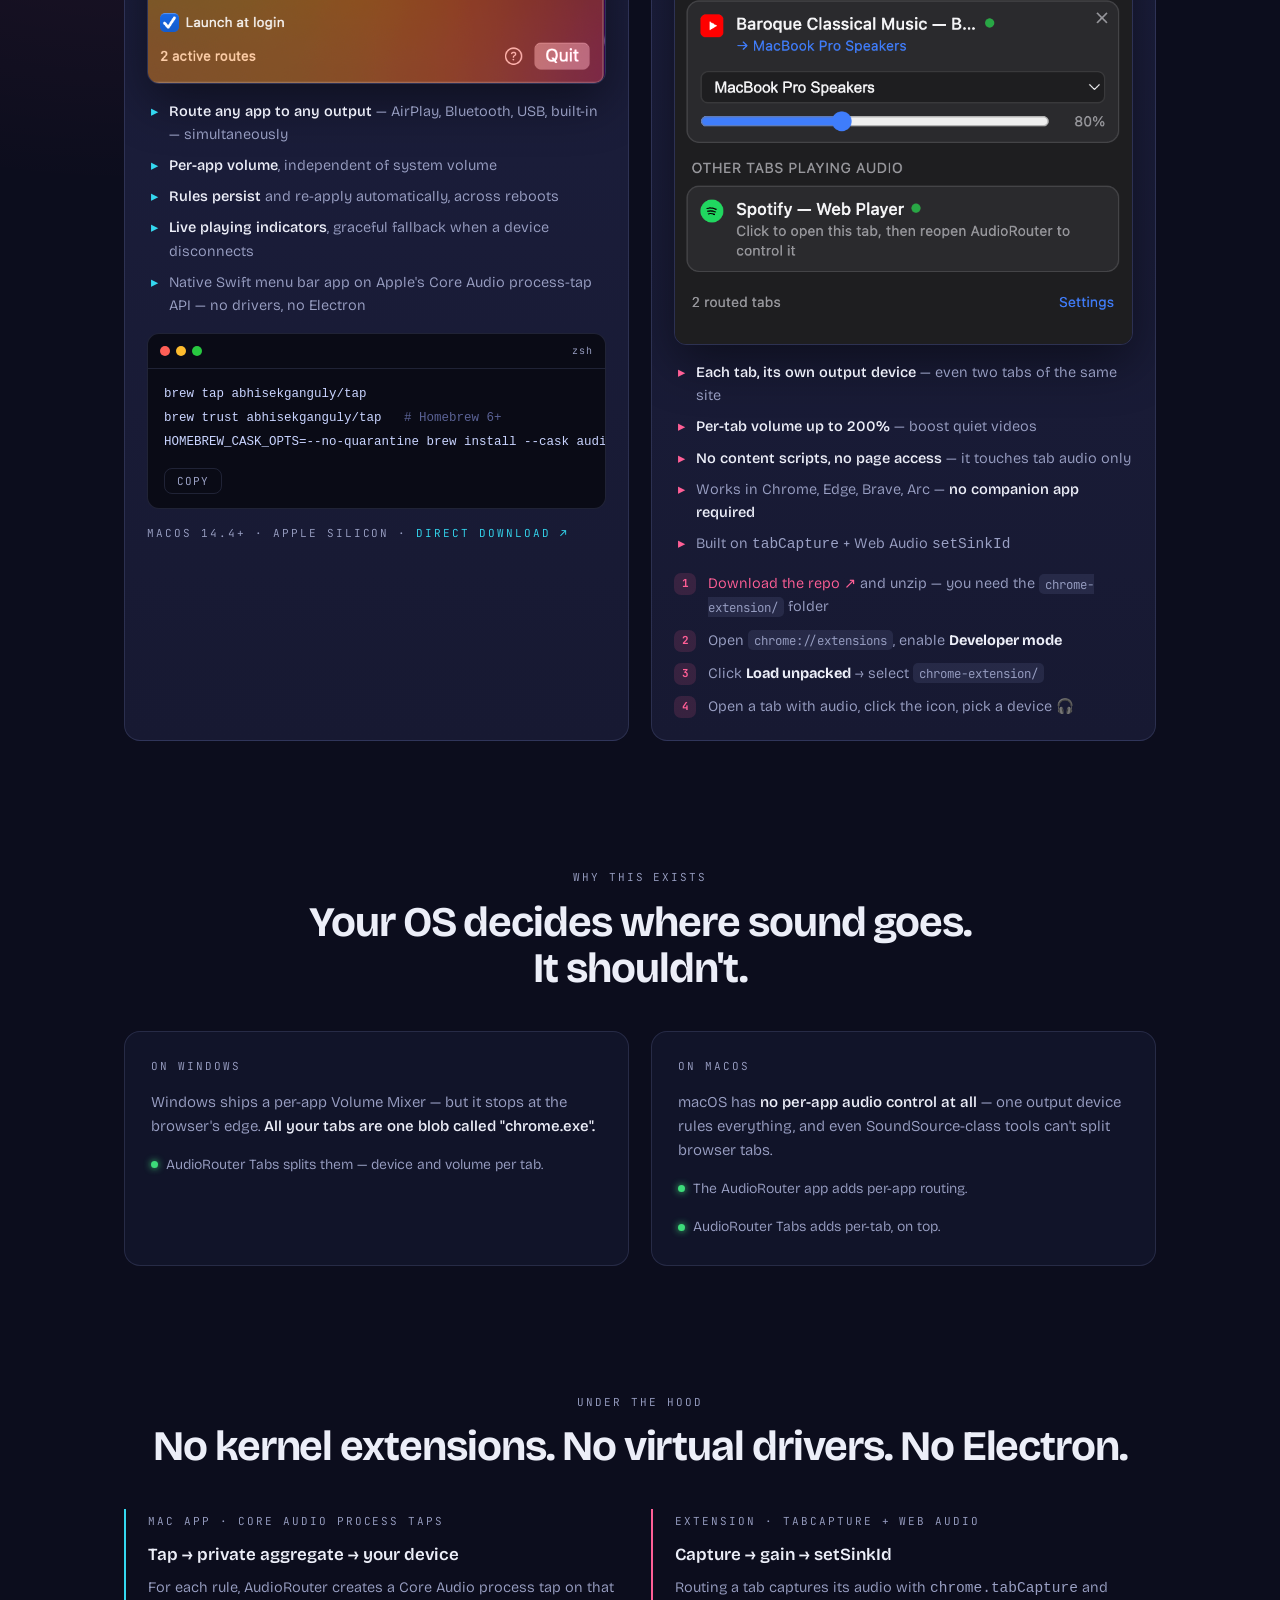
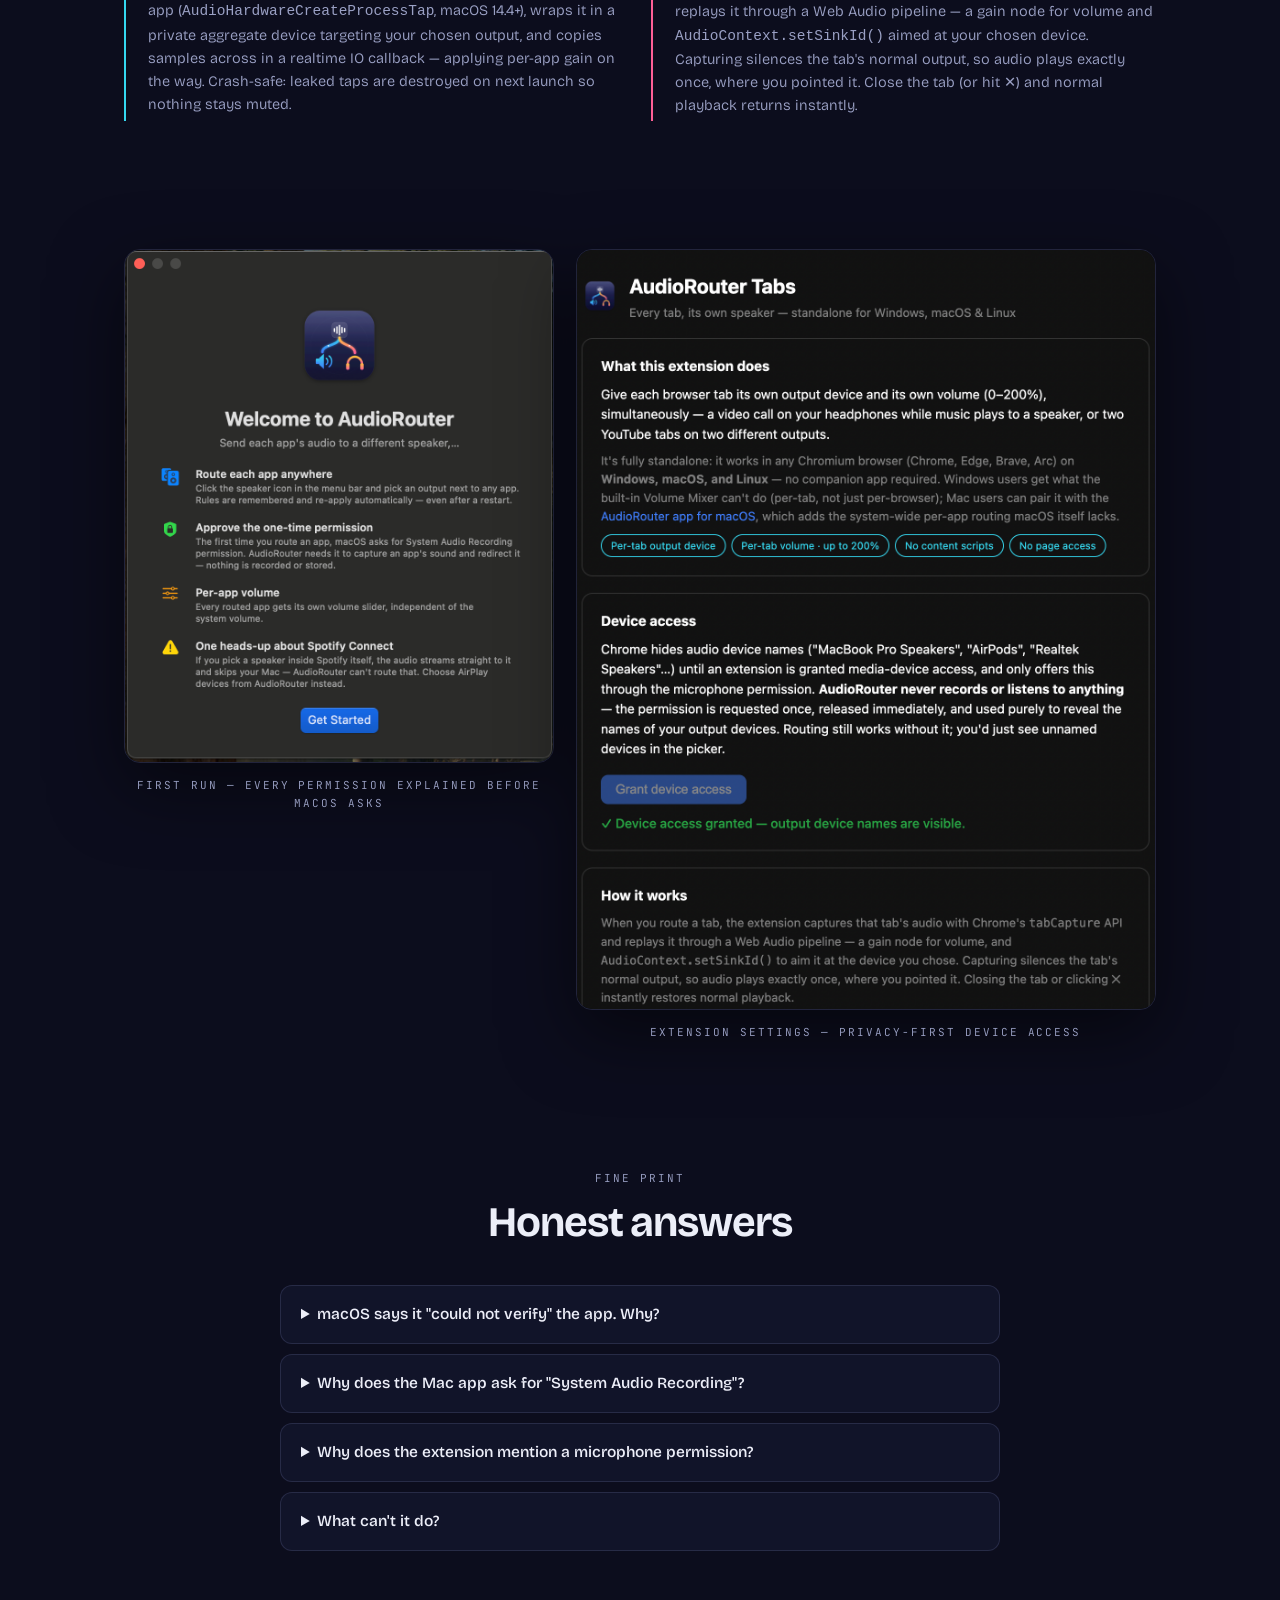
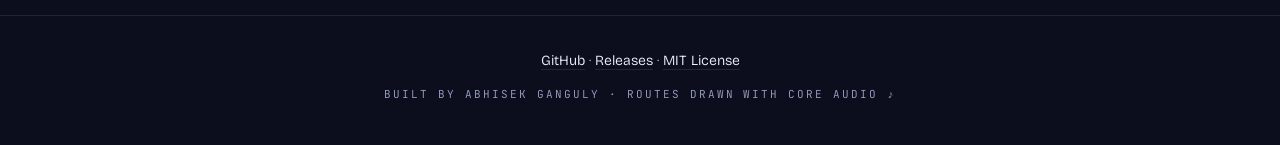
==== commit 34853de5: "Frame the hero headline with equalizer wave strips above and below Co-Authored-By: Claude Fable 5 <n" ====
--- a/docs/index.html
+++ b/docs/index.html
@@ -98,7 +98,7 @@
   font-weight: 720;
   line-height: 1.02;
   letter-spacing: -0.035em;
-  margin: 0 auto 24px;
+  margin: 0 auto 10px;
   max-width: 15ch;
 }
 h1 .t { background: linear-gradient(100deg, var(--teal), var(--blue)); -webkit-background-clip: text; background-clip: text; color: transparent; }
@@ -143,18 +143,17 @@
 }
 /* vertical variant — phones only */
 .routes-v { display: none; margin: 30px auto 0; width: min(320px, 88vw); }
-.eq { display: inline-flex; gap: 3px; align-items: flex-end; height: 18px; margin-left: 8px; vertical-align: -3px; }
-.eq i {
+/* equalizer strips framing the headline */
+.eq-strip {
+  display: flex; gap: 4px; align-items: center; justify-content: center;
+  height: 26px; margin: 14px auto 22px;
+}
+h1 + .eq-strip { margin: 2px auto 26px; }
+.eq-strip i {
   width: 3px; border-radius: 2px;
-  background: linear-gradient(var(--teal), var(--blue));
   animation: eq 1.1s ease-in-out infinite;
 }
-.eq i:nth-child(1) { height: 40%; animation-delay: 0s; }
-.eq i:nth-child(2) { height: 90%; animation-delay: 0.15s; }
-.eq i:nth-child(3) { height: 60%; animation-delay: 0.3s; }
-.eq i:nth-child(4) { height: 100%; animation-delay: 0.45s; }
-.eq i:nth-child(5) { height: 50%; animation-delay: 0.6s; }
-@keyframes eq { 0%, 100% { transform: scaleY(0.5); } 50% { transform: scaleY(1); } }
+@keyframes eq { 0%, 100% { transform: scaleY(0.4); } 50% { transform: scaleY(1); } }
 
 /* ─── sections ─── */
 section { padding: 64px 0; }
@@ -346,8 +345,10 @@
 
 <main>
   <div class="wrap hero">
-    <span class="mono">OPEN SOURCE · MIT · <b>macOS</b> + ANY CHROMIUM BROWSER<span class="eq"><i></i><i></i><i></i><i></i><i></i></span></span>
+    <span class="mono">OPEN SOURCE · MIT · <b>macOS</b> + ANY CHROMIUM BROWSER</span>
+    <div class="eq-strip" aria-hidden="true"></div>
     <h1>Every app. Every tab. <span class="t">Its own</span> <span class="c">speaker.</span></h1>
+    <div class="eq-strip" aria-hidden="true"></div>
     <p class="sub">
       <strong>Spotify on the living-room speaker. A lecture in your headphones. A second
       YouTube tab on the Mac speakers.</strong> Simultaneously — each with its own volume.
@@ -591,6 +592,24 @@
 </footer>
 
 <script>
+// Equalizer strips above/below the headline: left half teal→blue,
+// right half amber→coral — same split as the two routes.
+document.querySelectorAll(".eq-strip").forEach((strip) => {
+  const bars = 29;
+  for (let i = 0; i < bars; i++) {
+    const bar = document.createElement("i");
+    const t = i / (bars - 1);
+    const height = 28 + 62 * Math.abs(Math.sin(t * Math.PI * 2.3 + 0.5));
+    bar.style.height = height + "%";
+    bar.style.animationDelay = (i * 0.07).toFixed(2) + "s";
+    bar.style.animationDuration = (0.9 + 0.4 * Math.pow(Math.sin(i * 1.7), 2)).toFixed(2) + "s";
+    bar.style.background = t < 0.5
+      ? "linear-gradient(#34d8f0, #3f7dfb)"
+      : "linear-gradient(#ffc23e, #ff5f96)";
+    strip.appendChild(bar);
+  }
+});
+
 document.querySelectorAll(".copy-btn").forEach((btn) => {
   btn.addEventListener("click", async () => {
     await navigator.clipboard.writeText(btn.dataset.copy);
